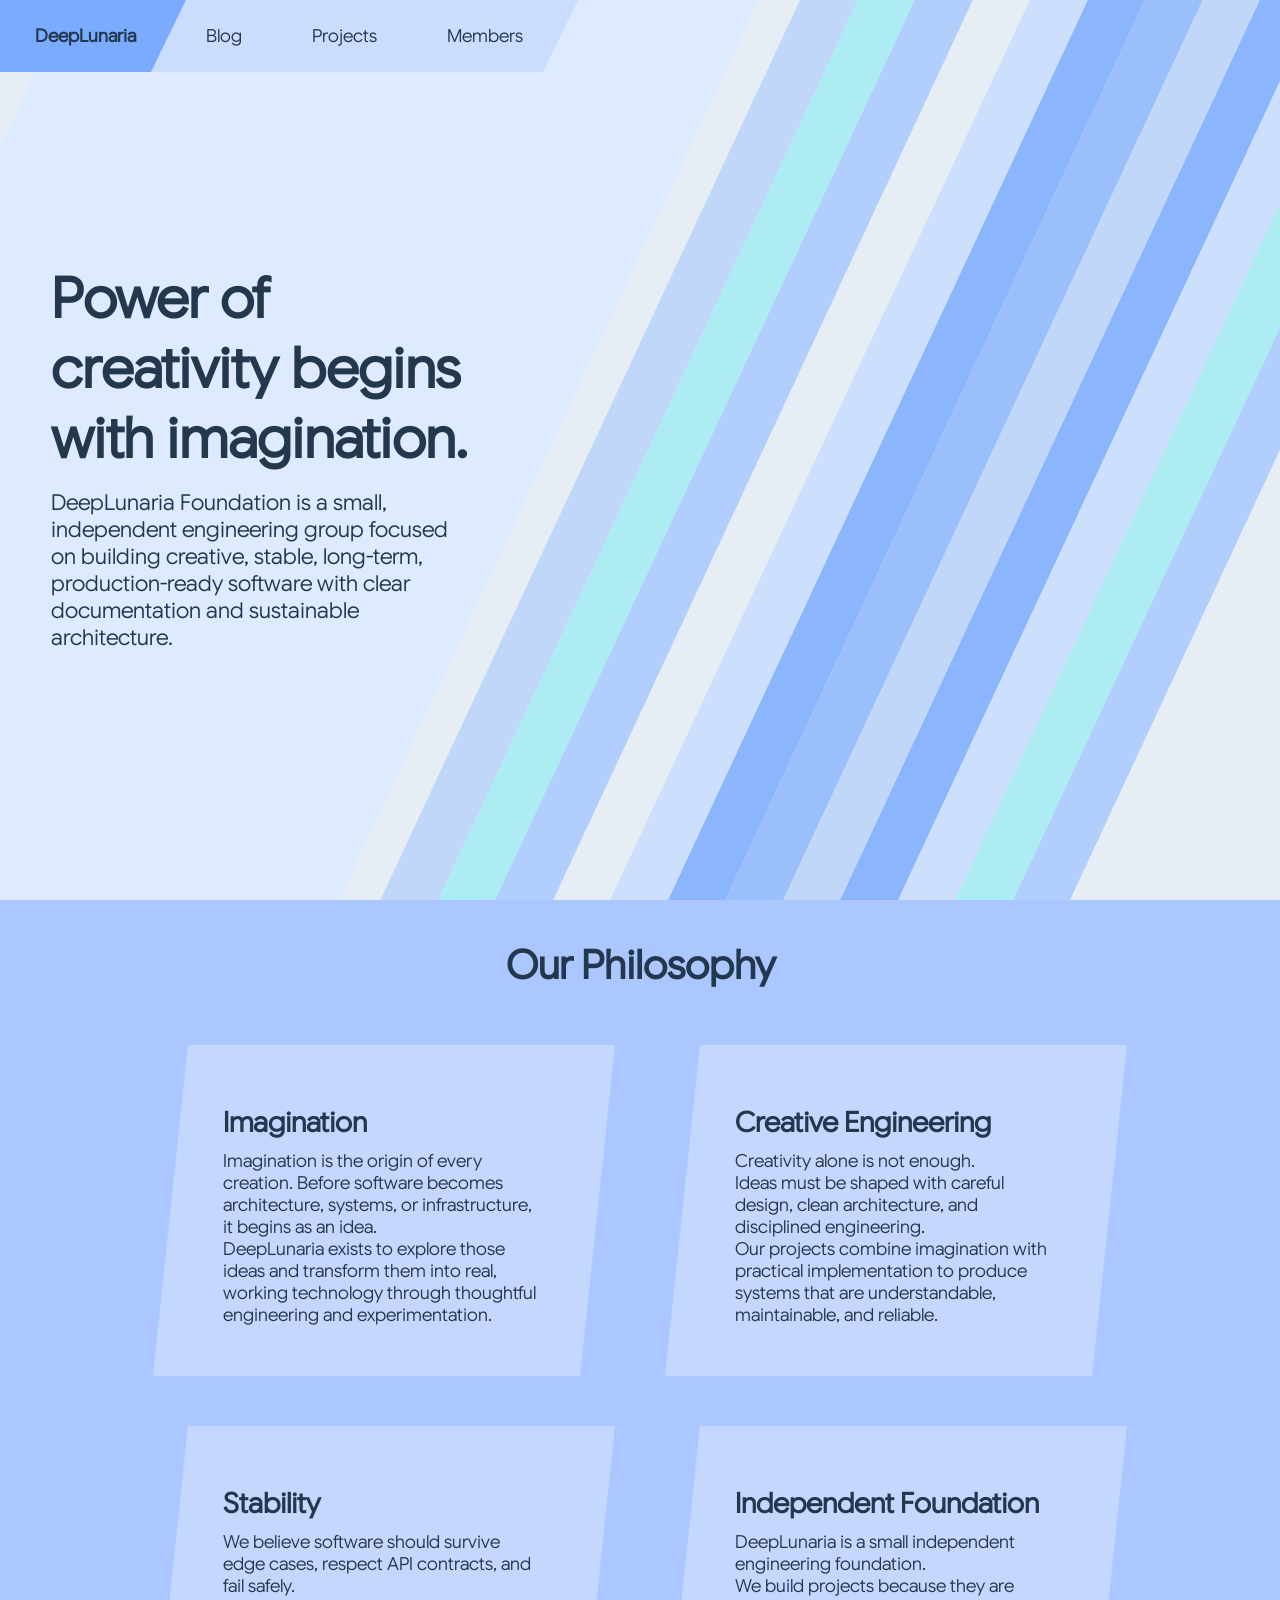
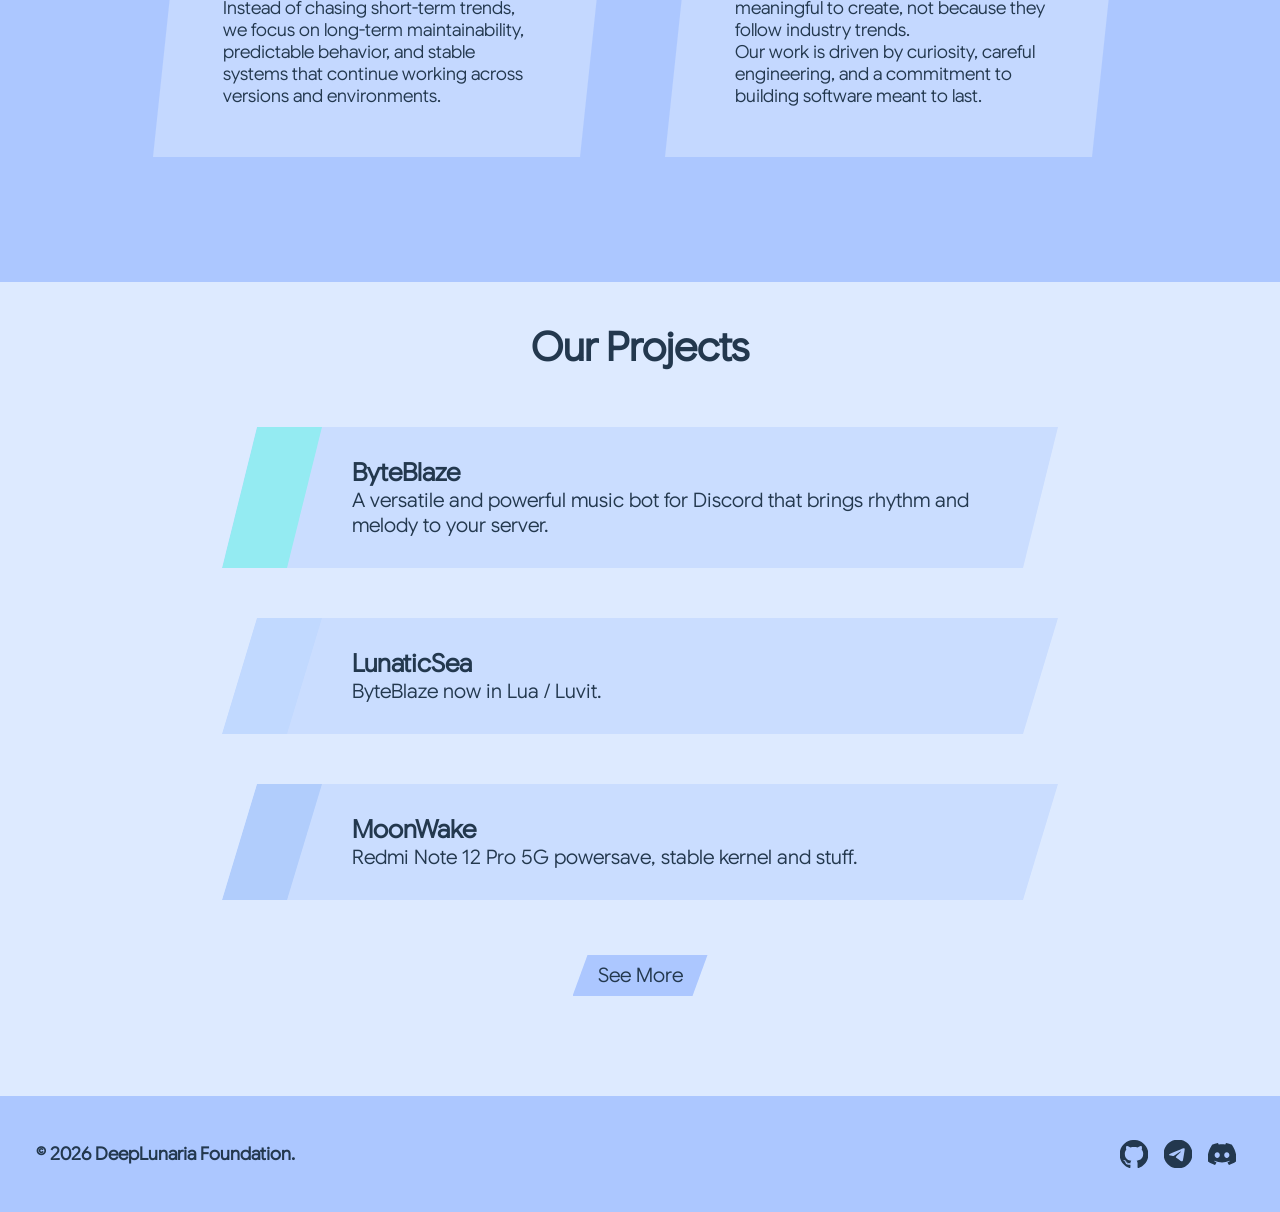
==== index.html @ ec73075f "improve: framework structure; add: new project site" ====
<!DOCTYPE html>
<html>
  <head>
    <!-- Metadata -->
    <meta charset="UTF-8">
    <meta name="viewport" content="width=device-width, initial-scale=1.0">
    <title>DeepLunaria Foundation</title>
    <meta name="description" content="Power of creativity begins with imagination.">
    <meta name="robots" content="index, follow">
    <meta http-equiv="content-language" content="en">
    <meta name="author" content="DeepLunaria">
    <!-- Open Graph Metadata -->
    <meta property="og:title" content="DeepLunaria Foundation">
    <meta property="og:description" content="Power of creativity begins with imagination..">
    <meta property="og:image" content="https://deeplunaria.github.io/assets/deeplunaria/favicon.img">
    <meta property="og:url" content="https://deeplunaria.github.io">
    <meta property="og:type" content="website">
    <!-- Twitter Card Metadata -->
    <meta name="twitter:card" content="summary_large_image">
    <meta name="twitter:title" content="DeepLunaria Foundation">
    <meta name="twitter:description" content="Power of creativity begins with imagination..">
    <meta name="twitter:image" content="https://deeplunaria.github.io/assets/deeplunaria/favicon.img">
    <!-- Links -->
    <link rel="canonical" href="https://deeplunaria.github.io">
    <link rel="icon" type="image/x-icon" href="/assets/deeplunaria/favicon.ico">
    <link rel="stylesheet" href="/global/css/gui_toolkit.css">
    <link rel="stylesheet" href="index.css">
    <!-- Render Component Script -->
    <script src="/global/js/renderer/header-and-footer.js" type="module"></script>
    <!-- Scripts -->
    <script src="/global/js/mobile-navbar.js" type="module"></script>
    <script src="index.js" type="module"></script>
  </head>
  <body>
    <div id="home">
      <welcome-card-container>
        <welcome-card>
          <h1 class="welcome-card-title">
            Power of creativity begins with imagination.
          </h1>
          <welcome-card-desc>
            DeepLunaria Foundation is a small, independent engineering group focused on building creative, stable, long-term, production-ready software with clear documentation and sustainable architecture.
          </welcome-card-desc>
        </welcome-card>
      </welcome-card-container>
      <slash-container>
        <slash-blade class="sb-first sb-color-purple"></slash-blade>
        <slash-blade class="ex-sb-color-blue"></slash-blade>

        <slash-blade class="sb-color-green"></slash-blade>
        <slash-blade class="ex-sb-color-red"></slash-blade>

        <slash-blade class="sb-color-orange"></slash-blade>
        <slash-blade class="ex-sb-color-yellow"></slash-blade>

        <slash-blade class="sb-color-red"></slash-blade>
        <slash-blade class="ex-sb-color-purple"></slash-blade>

        <slash-blade class="sb-color-yellow"></slash-blade>
        <slash-blade class="ex-sb-color-orange"></slash-blade>

        <slash-blade class="sb-color-blue"></slash-blade>
        <slash-blade class="ex-sb-color-green"></slash-blade>
      </slash-container>
    </div>

    <div id="philosophy">
      <h2 class="au-header">Our Philosophy</h2>
      <au-card-list>
        <au-card>
          <au-card-header>Imagination</au-card-header>
          <au-card-content>Imagination is the origin of every creation.
            Before software becomes architecture, systems, or infrastructure,
            it begins as an idea.
            <br>
            DeepLunaria exists to explore those ideas and transform them into 
            real, working technology through thoughtful engineering and experimentation.
          </au-card-content>
        </au-card>

        <au-card>
          <au-card-header>Creative Engineering</au-card-header>
          <au-card-content>
            Creativity alone is not enough.
            <br>
            Ideas must be shaped with careful design, 
            clean architecture, and disciplined engineering.
            <br>
            Our projects combine imagination with practical implementation to produce
            systems that are understandable, maintainable, and reliable.
          </au-card-content>
        </au-card>

        <au-card>
          <au-card-header>Stability</au-card-header>
          <au-card-content>
            We believe software should survive edge cases, 
            respect API contracts, and fail safely.
            <br>
            Instead of chasing short-term trends, we focus on long-term maintainability, 
            predictable behavior, and stable systems that continue working across versions and environments.
          </au-card-content>
        </au-card>

        <au-card>
          <au-card-header>Independent Foundation</au-card-header>
          <au-card-content>
            DeepLunaria is a small independent engineering foundation.
            <br>
            We build projects because they are meaningful to create, 
            not because they follow industry trends. 
            <br>
            Our work is driven by curiosity, careful engineering, 
            and a commitment to building software meant to last.
          </au-card-content>
        </au-card>
      </au-card-list>
    </div>

    <div id="projects">
      <h2 class="pj-header">Our Projects</h2>
      <div id="pj-card-list">
        <!-- INFO: Project list will be updated here -->
      </div>
      <pj-see-more-button-container>
        <a class="pj-see-more-button" href="/projects">See More</a>
      </pj-see-more-button-container>
    </div>
  </body>
</html>
---- global/css/gui_toolkit.css ----
@import url("root.css");
@import url("blade.css");
@import url("footer.css");
@import url("mobile_menu_button.css");
@import url("navbar.css");
@import url("post.css");
@import url("../../assets/3rdparty/fonts/index.css");
@import url("../../assets/3rdparty/icons/index.css");
---- index.css ----
/* INFO: Home Page */
#home {
  display: flex;
  overflow: hidden;
}

welcome-card-container {
  flex: 1;
  height: 100vh;
  display: flex;
  align-items: center; /* Centers vertically */
  background-color: var(--light);
  z-index: -10;
  transform: skewX(-25deg);
  margin-left: -11vw;
}

welcome-card {
  display: grid;
  margin-left: 17rem;
  transform: skew(25deg);
}

slash-container {
  flex: 1;
  display: flex;
  overflow-x: hidden;
  margin-left: 40px;
  transform: skewX(-25deg);
  z-index: -10;
}

.welcome-card-title {
  font-size: 3.5em;
  margin-top: 15px;
  margin-bottom: 15px;
  max-width: clamp(320px, 55vw, 65ch);
  padding-right: clamp(1rem, 6vw, 8rem);
}

welcome-card-desc {
  font-size: 22px;
  max-width: clamp(320px, 55vw, 65ch);
  padding-right: clamp(1rem, 6vw, 8rem);
}

/* INFO: About us page */
#philosophy {
  background-color: var(--dim-darker);
}

.au-header {
  margin: 0;
  text-align: center;
  padding-top: 40px;
  font-size: 40px;
}

au-card-list {
  background-color: var(--dim-darker);
  display: grid;
  grid-template-columns: 1fr 1fr;
  padding: 30px;
  grid-auto-rows: min-content; /* Row height fits content */
  padding-left: 10vw;
  padding-right: 10vw;
  padding-bottom: 100px;
}

au-card {
  --au-card-pad-deg: calc(var(--pad-degree));
  display: grid;
  background-color: var(--dim-dark);
  align-content: start;
  margin: 25px;
  padding: 50px;
  padding-left: 70px;
  padding-right: clamp(4rem, 6vw, 8rem);
  clip-path: polygon(var(--au-card-pad-deg) 0, 100% 0, calc(100% - var(--au-card-pad-deg)) 100%, 0 100%);
}

au-card-header {
  font-size: 28px;
  font-weight: bold;
  margin-top: 10px;
  margin-bottom: 10px;
  opacity: 0;
  transform: translateY(40px);
  transition: opacity 0.8s ease, transform 0.8s ease;
}

au-card-header.active {
  opacity: 1;
  transform: translateY(0);
}

au-card-content {
  font-size: 18px;
  opacity: 0;
  transform: translateY(40px);
  transition: opacity 0.8s ease, transform 0.8s ease;
}

au-card-content.active {
  opacity: 1;
  transform: translateY(0);
}

/* INFO: Projects */
#projects {
  padding-left: 15vw;
  padding-right: 15vw;
  background-color: var(--light);
  padding-bottom: 100px;
}

.pj-header {
  margin: 0;
  text-align: center;
  padding-top: 40px;
  font-size: 40px;
}

#pj-card-list {
  display: grid;
  margin: 30px;
}

.pj-card {
  display: flex;
  background-color: var(--dim);
  margin-top: 25px;
  margin-bottom: 25px;
  clip-path: polygon(var(--pad-degree) 0, 100% 0, calc(100% - var(--pad-degree)) 100%, 0 100%);
}

pj-card-blade {
  padding: 30px;
  padding-left: 50px;
  padding-right: 50px;
  clip-path: polygon(var(--pad-degree) 0, 100% 0, calc(100% - var(--pad-degree)) 100%, 0 100%);
}

pj-card-content {
  display: grid;
  padding: 30px;
}

pj-card-content-header {
  font-weight: bold;
  font-size: 25px;
  opacity: 0;
  transform: translateY(40px);
  transition: opacity 0.8s ease, transform 0.8s ease;
}

pj-card-content-header.active {
  opacity: 1;
  transform: translateY(0);
}

pj-card-content-desc {
  font-size: 20px;
  opacity: 0;
  transform: translateY(40px);
  transition: opacity 0.8s ease, transform 0.8s ease;
}

pj-card-content-desc.active {
  opacity: 1;
  transform: translateY(0);
}

pj-see-more-button-container {
  display: flex;
  align-items: center;
  justify-content: center;
}

.pj-see-more-button {
  --post-button-clip: 15px;
  background-color: var(--dim-darker);
  padding-left: 25px;
  padding-right: 25px;
  padding-top: 8px;
  padding-bottom: 8px;
  font-size: 20px;
  clip-path: polygon(var(--post-button-clip) 0, 100% 0, calc(100% - var(--post-button-clip)) 100%, 0 100%);
}

/* INFO: Responsive Design Code */
@media (max-width: 1400px) {
  welcome-card {
    margin-left: 12rem;
  }
}

@media (max-width: 1200px) {
  welcome-card {
    margin-left: 10rem;
  }

  .welcome-card-title {
    font-size: 2.5em;
  }

  welcome-card-desc {
    font-size: 18px;
  }
}

@media (max-width: 1000px) {
  #home {
    display:block;
    overflow: hidden;
    width: 100%;
  }

  au-card-list {
    grid-template-columns: 1fr;
    padding-left: 20px;
    padding-right: 20px;
  }

  welcome-card-container {
    background-color: initial;
    z-index: 5;
    transform: skewX(0deg);
    margin: 0;
    width: 100%;
  }

  welcome-card {
    display: inline;
    margin: 0;
    transform: skewX(0deg);
    align-items: center; /* Centers vertically */
    background-color: var(--light);
    padding: 30px;
  }

  slash-container {
    position: fixed;
    top: 0;
    left: 0;
    right: 0;
    z-index: -30;
    margin-left: 0;
    scale: 2;
  }

  #projects {
    padding-left: 20px;
    padding-right: 20px;
  }

  nav-constructor {
    display: none;
  }
}

@media (max-width: 600px) {
  #pj-card-list {
    margin: 0;
  }

  au-card-list {
    grid-template-columns: 1fr;
    padding-left: 5px;
    padding-right: 5px;
  }
}
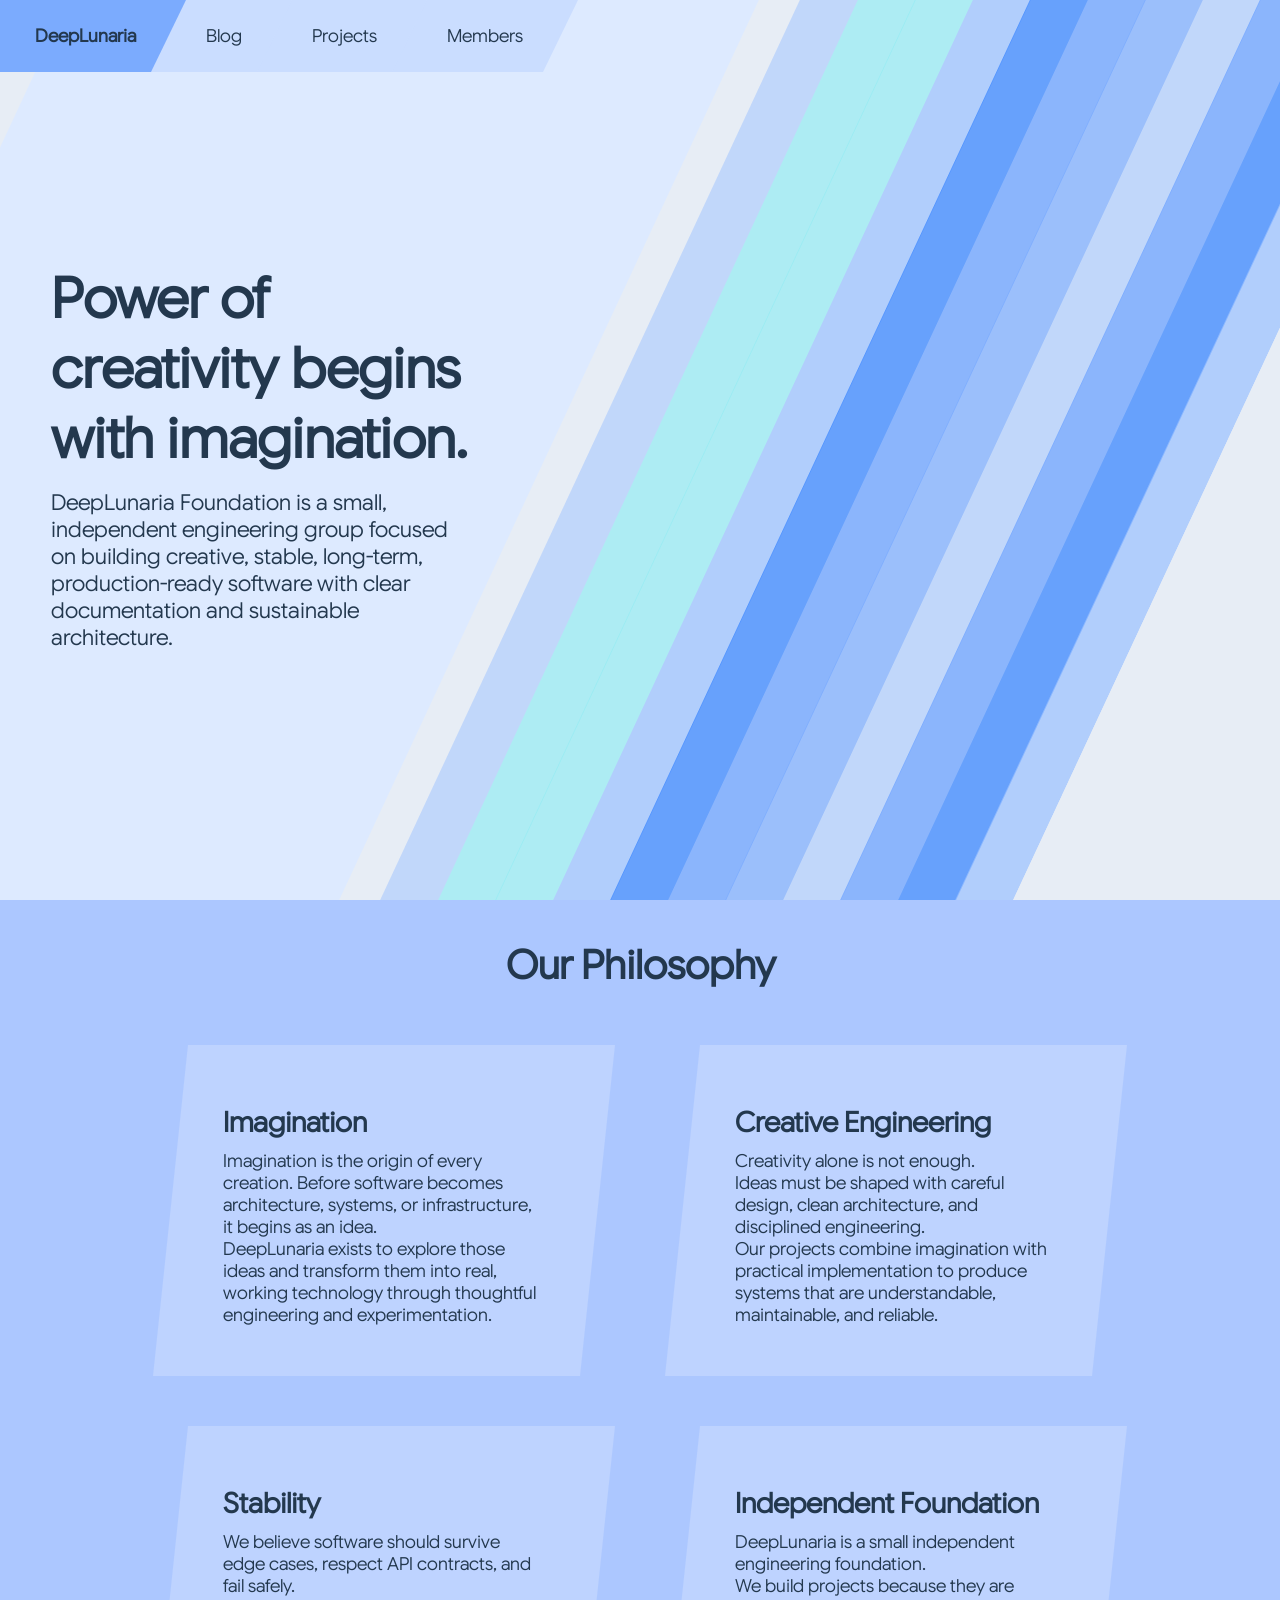
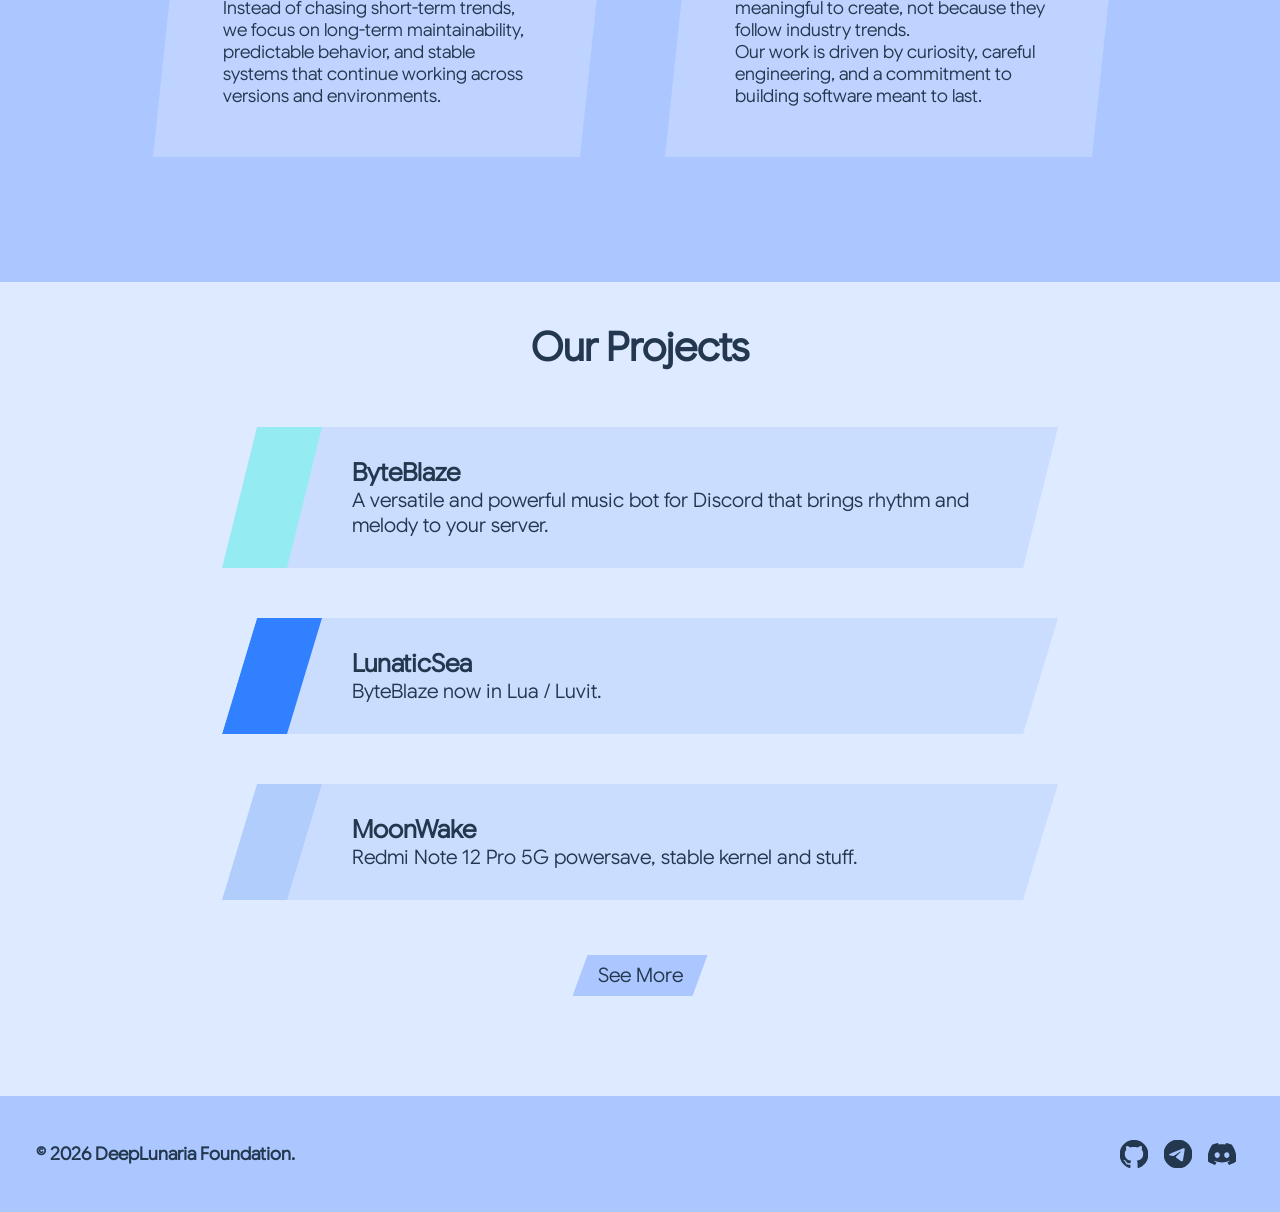
==== commit 86abc2a7: "improve: re-arrange the blade" ====
--- a/index.html
+++ b/index.html
@@ -8,18 +8,26 @@
     <meta name="description" content="Power of creativity begins with imagination.">
     <meta name="robots" content="index, follow">
     <meta http-equiv="content-language" content="en">
-    <meta name="author" content="DeepLunaria">
+    <meta name="author" content="DeepLunaria, rainyxeon@gmail.com">
+    <meta name='keywords' content='porfolio, deeplunaria, rainyxeon, rainy, byteblaze, cylane, moonwake'>
+    <meta name='copyright' content='DeepLunaria'>
+    <meta name='language' content='US'>
+    <meta name="topic" content="Foundation, Media, Music, Digital Technology">
+    <meta name='summary' content="Offical DeepLunaria Foundation website">
+    <meta name='designer' content='RainyXeon'>
+    <meta name='reply-to' content='rainyxeon@gmail.com'>
+    <meta name='owner' content='RainyXeon'>
     <!-- Open Graph Metadata -->
     <meta property="og:title" content="DeepLunaria Foundation">
     <meta property="og:description" content="Power of creativity begins with imagination..">
-    <meta property="og:image" content="https://deeplunaria.github.io/assets/deeplunaria/favicon.img">
+    <meta property="og:image" content="https://deeplunaria.github.io/assets/deeplunaria/org.png">
     <meta property="og:url" content="https://deeplunaria.github.io">
     <meta property="og:type" content="website">
     <!-- Twitter Card Metadata -->
     <meta name="twitter:card" content="summary_large_image">
     <meta name="twitter:title" content="DeepLunaria Foundation">
     <meta name="twitter:description" content="Power of creativity begins with imagination..">
-    <meta name="twitter:image" content="https://deeplunaria.github.io/assets/deeplunaria/favicon.img">
+    <meta name="twitter:image" content="https://deeplunaria.github.io/assets/deeplunaria/org.png">
     <!-- Links -->
     <link rel="canonical" href="https://deeplunaria.github.io">
     <link rel="icon" type="image/x-icon" href="/assets/deeplunaria/favicon.ico">
@@ -47,8 +55,8 @@
         <slash-blade class="sb-first sb-color-purple"></slash-blade>
         <slash-blade class="ex-sb-color-blue"></slash-blade>
 
-        <slash-blade class="sb-color-green"></slash-blade>
-        <slash-blade class="ex-sb-color-red"></slash-blade>
+        <slash-blade class="sb-color-blue"></slash-blade>
+        <slash-blade class="ex-sb-color-green"></slash-blade>
 
         <slash-blade class="sb-color-orange"></slash-blade>
         <slash-blade class="ex-sb-color-yellow"></slash-blade>
@@ -59,8 +67,8 @@
         <slash-blade class="sb-color-yellow"></slash-blade>
         <slash-blade class="ex-sb-color-orange"></slash-blade>
 
-        <slash-blade class="sb-color-blue"></slash-blade>
-        <slash-blade class="ex-sb-color-green"></slash-blade>
+        <slash-blade class="sb-color-green"></slash-blade>
+        <slash-blade class="ex-sb-color-red"></slash-blade>
       </slash-container>
     </div>
 
@@ -127,4 +135,4 @@
       </pj-see-more-button-container>
     </div>
   </body>
-</html>+</html>
--- a/index.css
+++ b/index.css
@@ -9,7 +9,7 @@
   height: 100vh;
   display: flex;
   align-items: center; /* Centers vertically */
-  background-color: var(--light);
+  background-color: var(--dxrp-primary-100);
   z-index: -10;
   transform: skewX(-25deg);
   margin-left: -11vw;
@@ -46,7 +46,7 @@
 
 /* INFO: About us page */
 #philosophy {
-  background-color: var(--dim-darker);
+  background-color: var(--dxrp-primary-600);
 }
 
 .au-header {
@@ -57,7 +57,7 @@
 }
 
 au-card-list {
-  background-color: var(--dim-darker);
+  background-color: var(--dxrp-primary-600);
   display: grid;
   grid-template-columns: 1fr 1fr;
   padding: 30px;
@@ -70,7 +70,7 @@
 au-card {
   --au-card-pad-deg: calc(var(--pad-degree));
   display: grid;
-  background-color: var(--dim-dark);
+  background-color: var(--dxrp-primary-500);
   align-content: start;
   margin: 25px;
   padding: 50px;
@@ -110,7 +110,7 @@
 #projects {
   padding-left: 15vw;
   padding-right: 15vw;
-  background-color: var(--light);
+  background-color: var(--dxrp-primary-100);
   padding-bottom: 100px;
 }
 
@@ -128,7 +128,7 @@
 
 .pj-card {
   display: flex;
-  background-color: var(--dim);
+  background-color: var(--dxrp-primary-400);
   margin-top: 25px;
   margin-bottom: 25px;
   clip-path: polygon(var(--pad-degree) 0, 100% 0, calc(100% - var(--pad-degree)) 100%, 0 100%);
@@ -179,7 +179,7 @@
 
 .pj-see-more-button {
   --post-button-clip: 15px;
-  background-color: var(--dim-darker);
+  background-color: var(--dxrp-primary-600);
   padding-left: 25px;
   padding-right: 25px;
   padding-top: 8px;
@@ -235,7 +235,7 @@
     margin: 0;
     transform: skewX(0deg);
     align-items: center; /* Centers vertically */
-    background-color: var(--light);
+    background-color: var(--dxrp-primary-100);
     padding: 30px;
   }
 
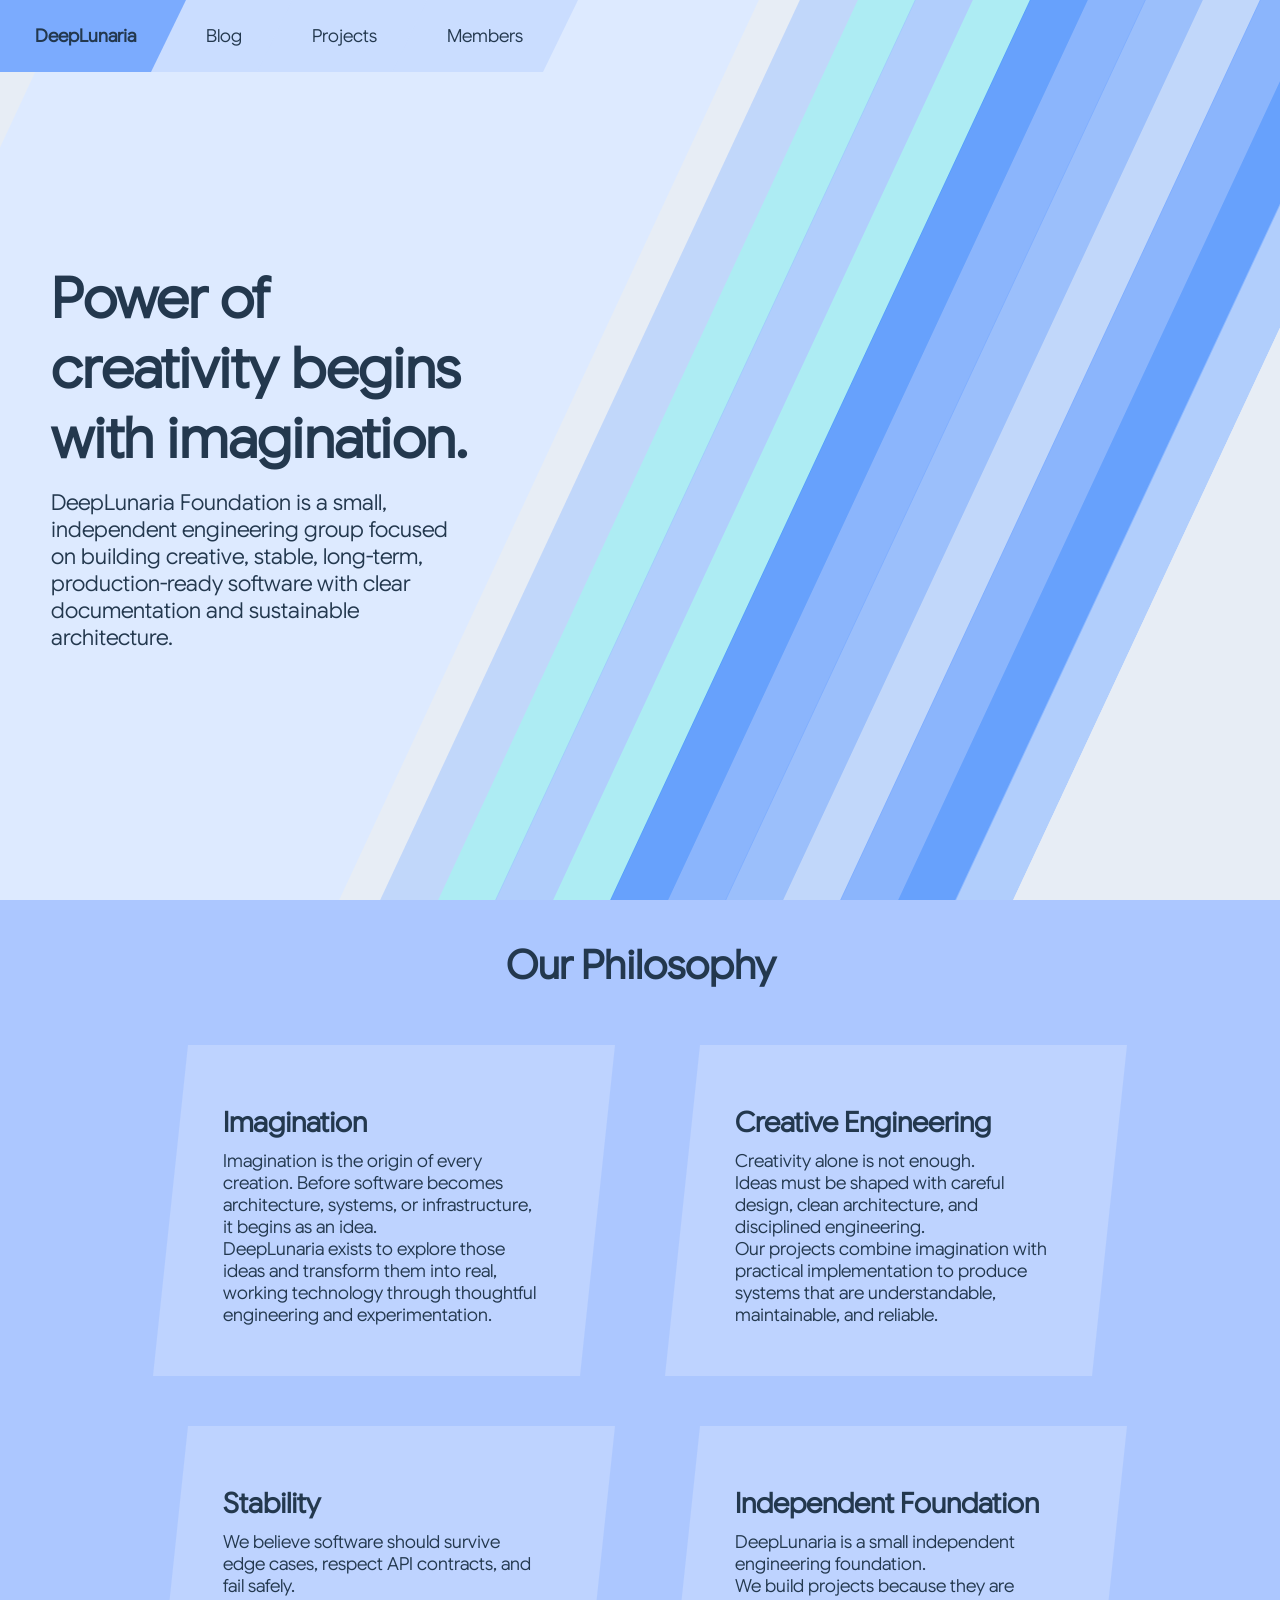
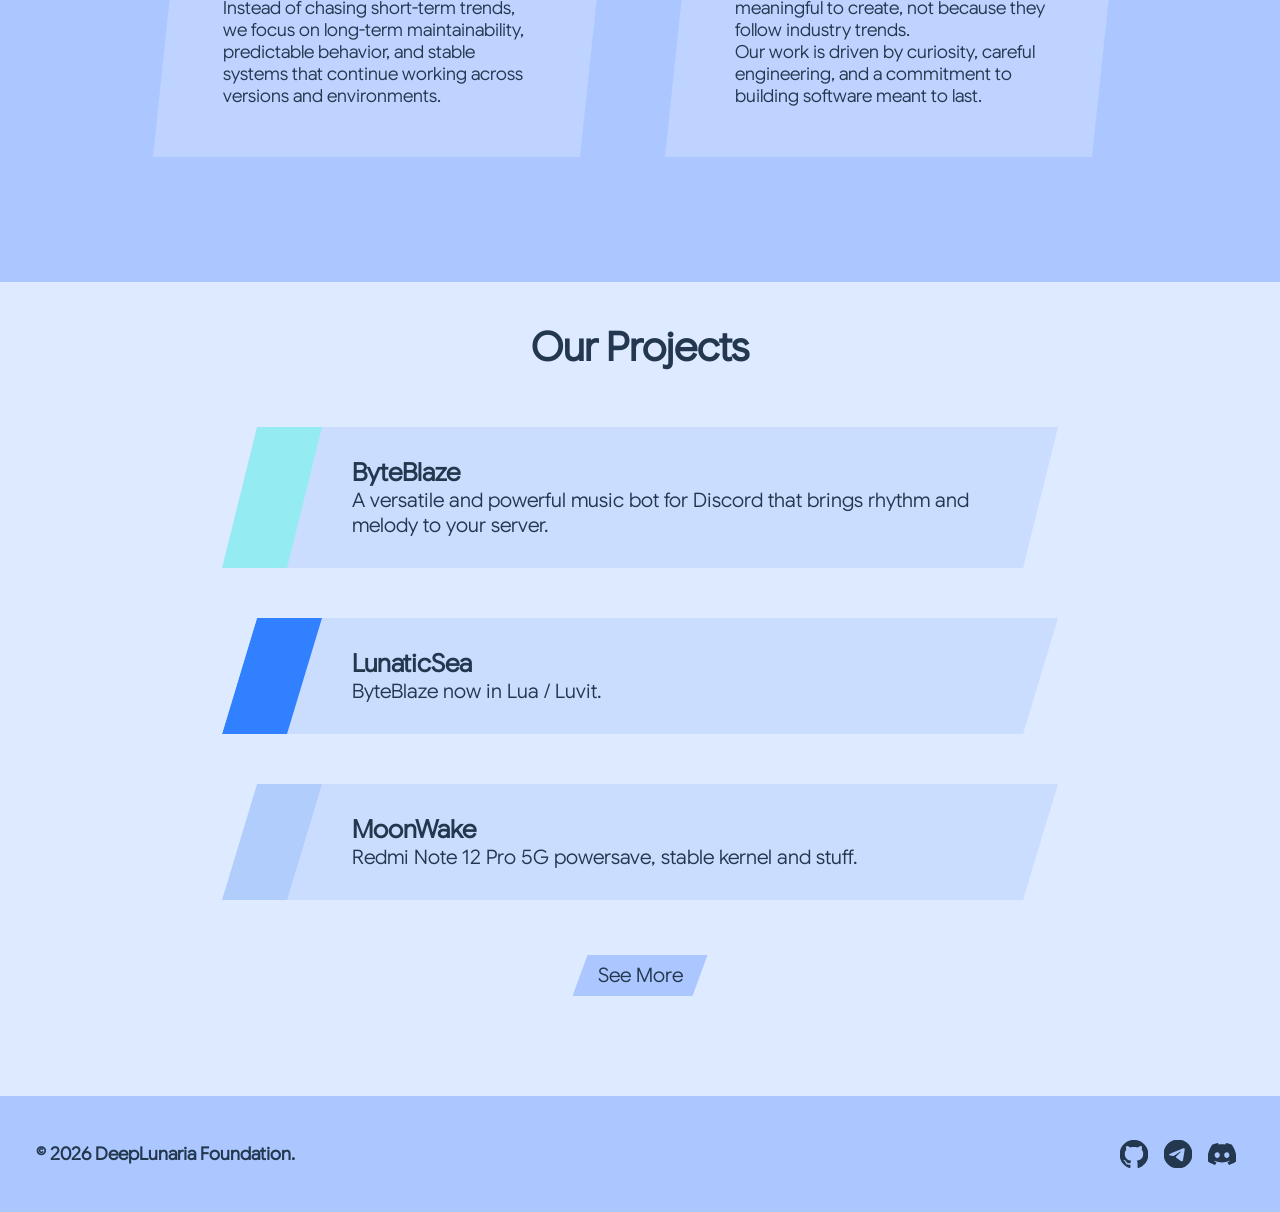
==== commit 0a064c57: "Remove duplicate slash-blade element" ====
--- a/index.html
+++ b/index.html
@@ -54,9 +54,9 @@
       <slash-container>
         <slash-blade class="sb-first sb-color-purple"></slash-blade>
         <slash-blade class="ex-sb-color-blue"></slash-blade>
-
+        
+        <slash-blade class="ex-sb-color-green"></slash-blade>
         <slash-blade class="sb-color-blue"></slash-blade>
-        <slash-blade class="ex-sb-color-green"></slash-blade>
 
         <slash-blade class="sb-color-orange"></slash-blade>
         <slash-blade class="ex-sb-color-yellow"></slash-blade>
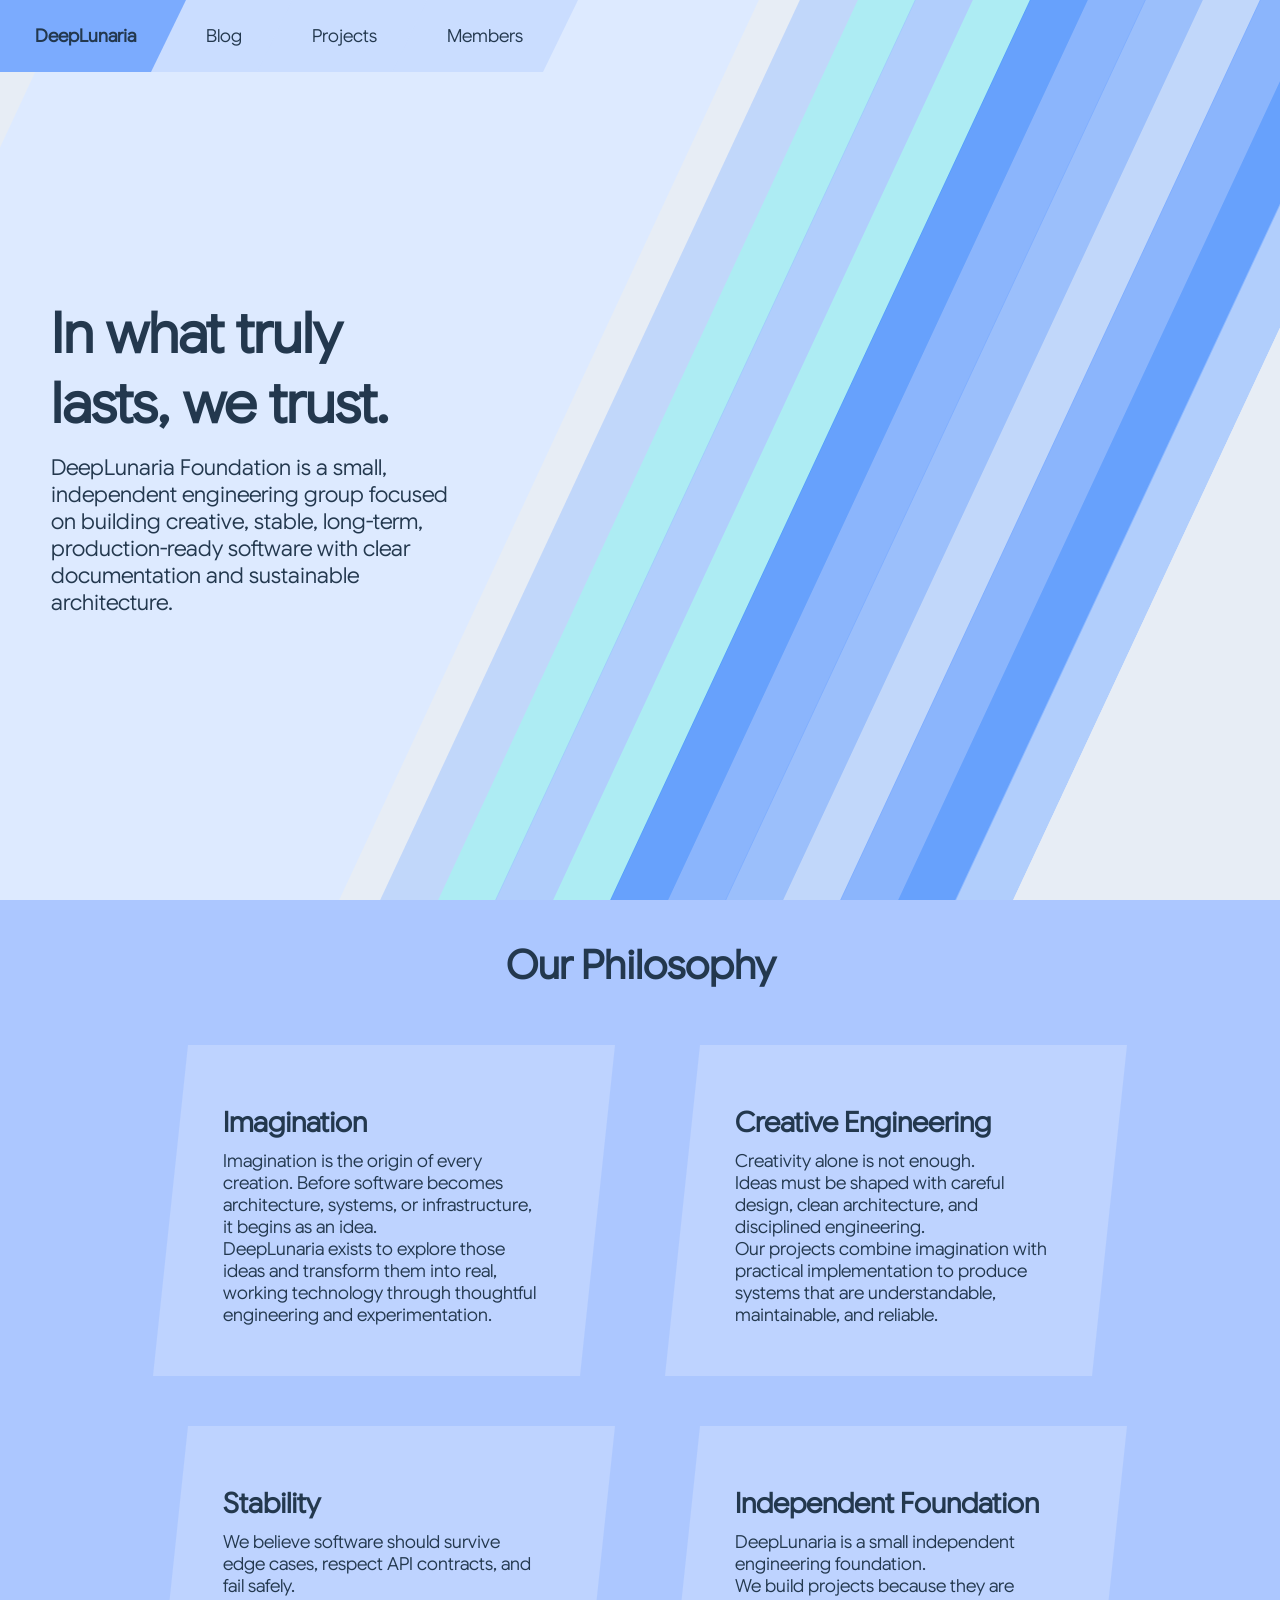
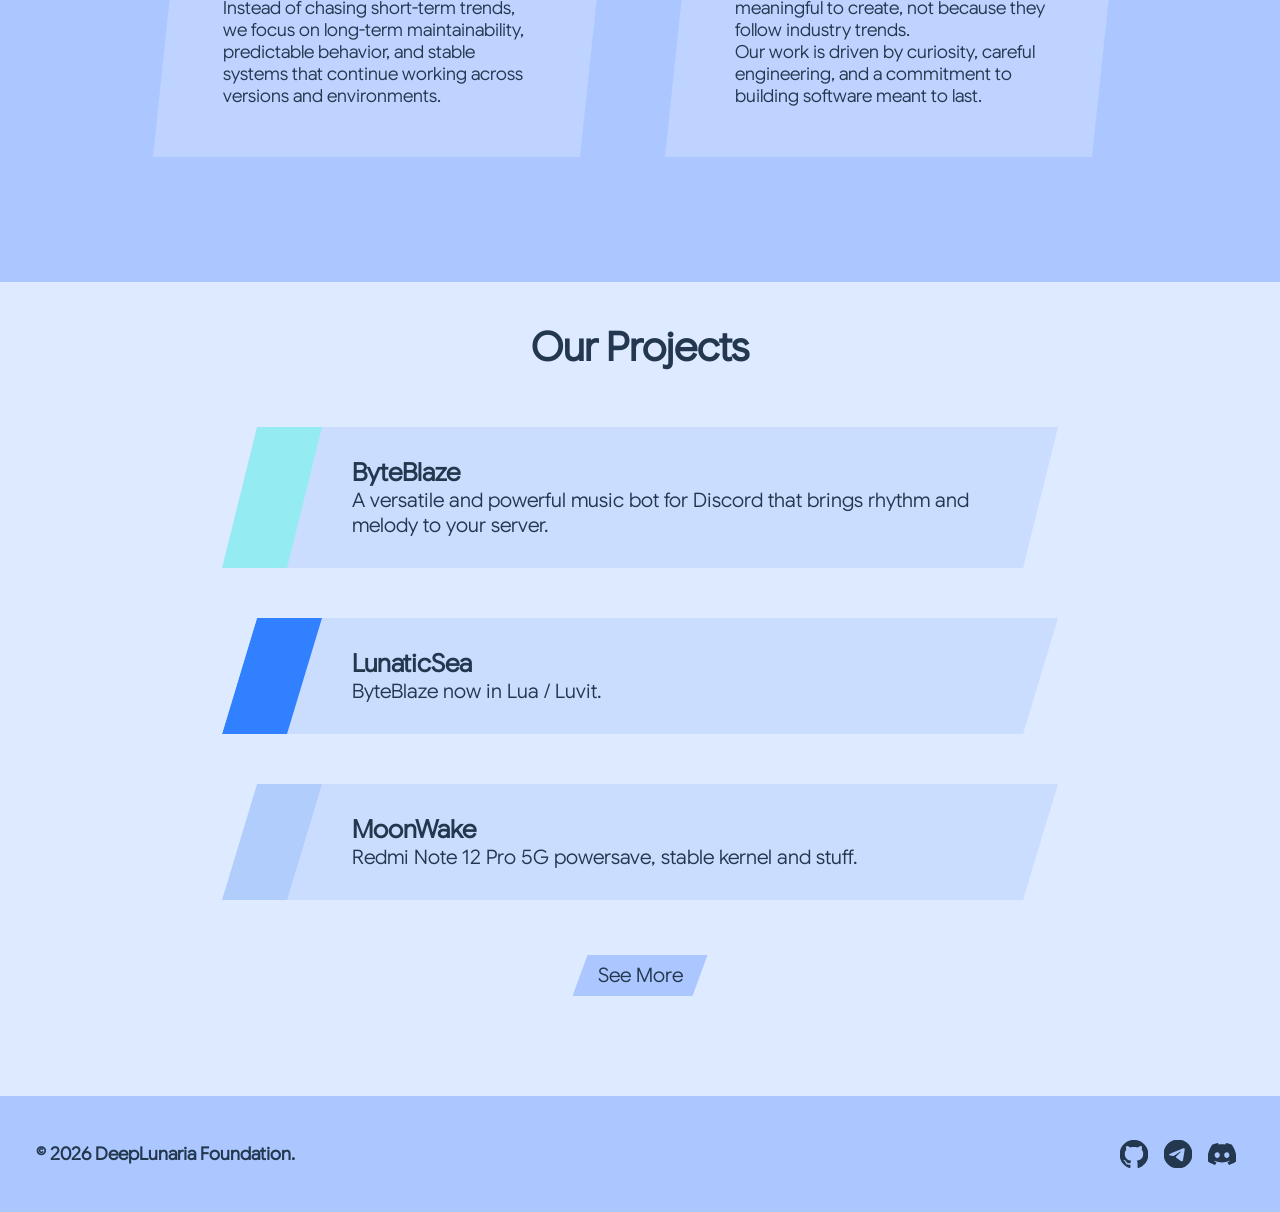
==== commit 8a788b81: "improve: new org motto" ====
--- a/index.html
+++ b/index.html
@@ -5,7 +5,7 @@
     <meta charset="UTF-8">
     <meta name="viewport" content="width=device-width, initial-scale=1.0">
     <title>DeepLunaria Foundation</title>
-    <meta name="description" content="Power of creativity begins with imagination.">
+    <meta name="description" content="In what truly lasts, we trust.">
     <meta name="robots" content="index, follow">
     <meta http-equiv="content-language" content="en">
     <meta name="author" content="DeepLunaria, rainyxeon@gmail.com">
@@ -19,14 +19,14 @@
     <meta name='owner' content='RainyXeon'>
     <!-- Open Graph Metadata -->
     <meta property="og:title" content="DeepLunaria Foundation">
-    <meta property="og:description" content="Power of creativity begins with imagination..">
+    <meta property="og:description" content="In what truly lasts, we trust..">
     <meta property="og:image" content="https://deeplunaria.github.io/assets/deeplunaria/org.png">
     <meta property="og:url" content="https://deeplunaria.github.io">
     <meta property="og:type" content="website">
     <!-- Twitter Card Metadata -->
     <meta name="twitter:card" content="summary_large_image">
     <meta name="twitter:title" content="DeepLunaria Foundation">
-    <meta name="twitter:description" content="Power of creativity begins with imagination..">
+    <meta name="twitter:description" content="In what truly lasts, we trust..">
     <meta name="twitter:image" content="https://deeplunaria.github.io/assets/deeplunaria/org.png">
     <!-- Links -->
     <link rel="canonical" href="https://deeplunaria.github.io">
@@ -44,7 +44,7 @@
       <welcome-card-container>
         <welcome-card>
           <h1 class="welcome-card-title">
-            Power of creativity begins with imagination.
+            In what truly lasts, we trust.
           </h1>
           <welcome-card-desc>
             DeepLunaria Foundation is a small, independent engineering group focused on building creative, stable, long-term, production-ready software with clear documentation and sustainable architecture.
